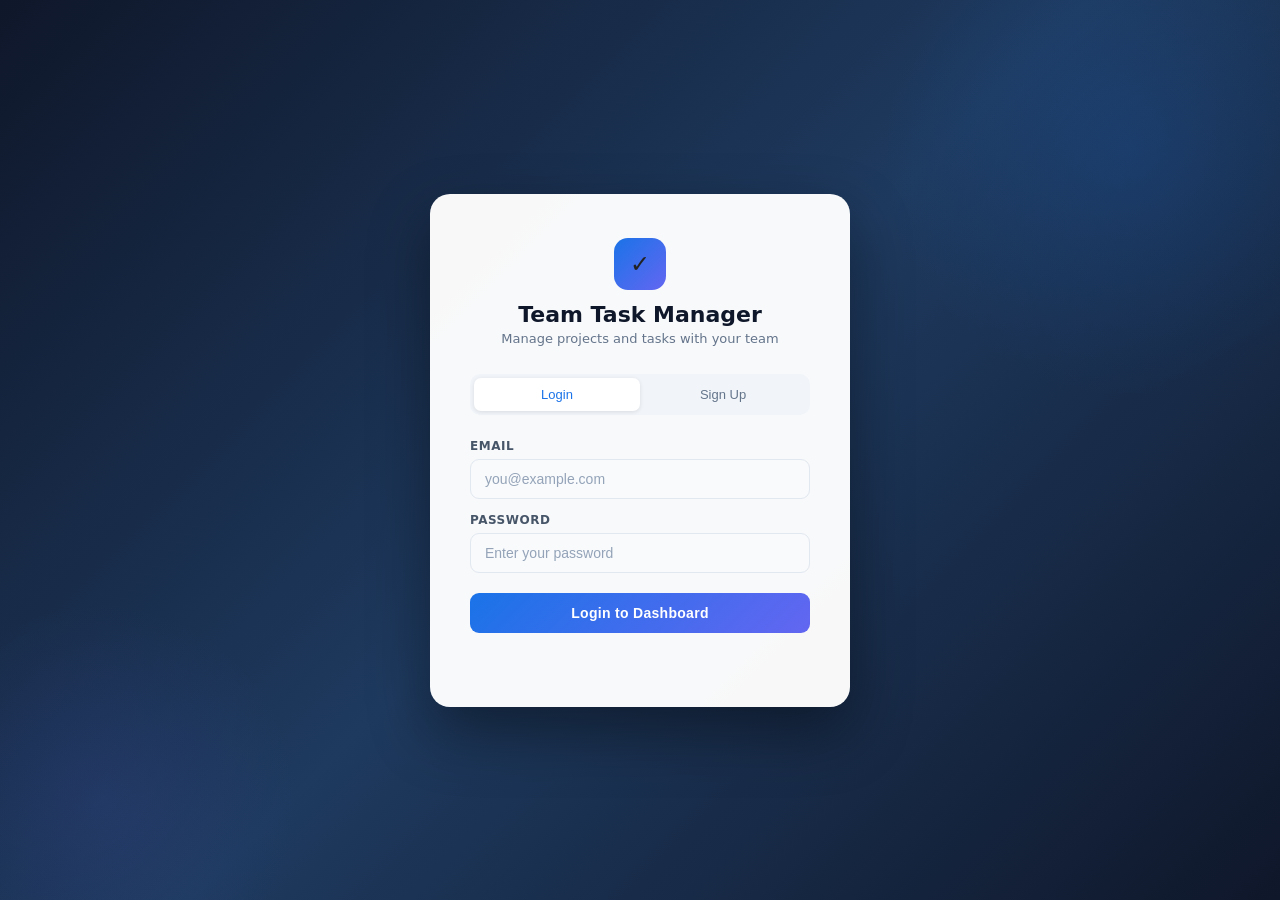
==== static/index.html @ 06e3362a "initial commit - team task manager" ====
<!DOCTYPE html>
<html lang="en">
<head>
  <meta charset="UTF-8">
  <meta name="viewport" content="width=device-width, initial-scale=1.0">
  <title>Team Task Manager</title>
  <link rel="stylesheet" href="style.css">
</head>
<body>
  <div class="auth-page">
    <div class="auth-container">
      <div class="auth-logo">
        <div class="logo-icon">✓</div>
        <h1>Team Task Manager</h1>
        <p>Manage projects and tasks with your team</p>
      </div>

      <div class="tab-buttons">
        <button onclick="showTab('login')" id="loginTab" class="tab-btn active">Login</button>
        <button onclick="showTab('signup')" id="signupTab" class="tab-btn">Sign Up</button>
      </div>

      <div id="login">
        <div class="form-group">
          <label>Email</label>
          <input id="loginEmail" type="email" placeholder="you@example.com">
        </div>
        <div class="form-group">
          <label>Password</label>
          <input id="loginPass" type="password" placeholder="Enter your password">
        </div>
        <button class="btn-primary" onclick="doLogin()">Login to Dashboard</button>
      </div>

      <div id="signup" style="display:none">
        <div class="form-group">
          <label>Full Name</label>
          <input id="signupName" placeholder="John Doe">
        </div>
        <div class="form-group">
          <label>Email</label>
          <input id="signupEmail" type="email" placeholder="you@example.com">
        </div>
        <div class="form-group">
          <label>Password</label>
          <input id="signupPass" type="password" placeholder="Create a password">
        </div>
        <button class="btn-primary" onclick="doSignup()">Create Account</button>
      </div>

      <p id="msg"></p>
    </div>
  </div>

  <script>
    function showTab(t) {
      document.getElementById('login').style.display = t === 'login' ? 'block' : 'none';
      document.getElementById('signup').style.display = t === 'signup' ? 'block' : 'none';
      document.getElementById('loginTab').classList.toggle('active', t === 'login');
      document.getElementById('signupTab').classList.toggle('active', t === 'signup');
    }

    async function doLogin() {
      const msg = document.getElementById('msg');
      msg.textContent = '';
      const r = await fetch('/api/auth/login', {
        method: 'POST',
        headers: {'Content-Type': 'application/json'},
        body: JSON.stringify({
          email: document.getElementById('loginEmail').value,
          password: document.getElementById('loginPass').value
        })
      });
      const d = await r.json();
      if (d.token) {
        localStorage.setItem('token', d.token);
        localStorage.setItem('user', JSON.stringify(d.user));
        window.location = 'dashboard.html';
      } else {
        msg.style.color = '#dc2626';
        msg.textContent = d.error;
      }
    }

    async function doSignup() {
      const msg = document.getElementById('msg');
      msg.textContent = '';
      const r = await fetch('/api/auth/signup', {
        method: 'POST',
        headers: {'Content-Type': 'application/json'},
        body: JSON.stringify({
          name: document.getElementById('signupName').value,
          email: document.getElementById('signupEmail').value,
          password: document.getElementById('signupPass').value
        })
      });
      const d = await r.json();
      if (d.token) {
        localStorage.setItem('token', d.token);
        localStorage.setItem('user', JSON.stringify(d.user));
        window.location = 'dashboard.html';
      } else {
        msg.style.color = '#dc2626';
        msg.textContent = d.error;
      }
    }
  </script>
---- static/style.css ----
* { box-sizing: border-box; margin: 0; padding: 0; }
body { font-family: 'Segoe UI', system-ui, sans-serif; background: #0f172a; color: #222; min-height: 100vh; }

/* NAV */
nav { background: white; padding: 14px 28px; display: flex;
      justify-content: space-between; align-items: center;
      box-shadow: 0 1px 4px rgba(0,0,0,0.08); }
nav span { font-size: 15px; font-weight: 600; color: #1a73e8; letter-spacing: 0.3px; }
nav button { background: #f0f4ff; color: #1a73e8; border: none;
             padding: 7px 18px; border-radius: 8px; cursor: pointer;
             font-size: 13px; font-weight: 500; transition: background 0.2s; }
nav button:hover { background: #dce8ff; }

/* AUTH PAGE */
.auth-page { min-height: 100vh; background: linear-gradient(135deg, #0f172a 0%, #1e3a5f 50%, #0f172a 100%);
  display: flex; align-items: center; justify-content: center; padding: 20px; position: relative; overflow: hidden; }
.auth-page::before { content: ''; position: absolute; width: 500px; height: 500px;
  background: radial-gradient(circle, rgba(26,115,232,0.15) 0%, transparent 70%);
  top: -100px; right: -100px; border-radius: 50%; }
.auth-page::after { content: ''; position: absolute; width: 400px; height: 400px;
  background: radial-gradient(circle, rgba(99,102,241,0.1) 0%, transparent 70%);
  bottom: -100px; left: -100px; border-radius: 50%; }

.auth-container { background: rgba(255,255,255,0.97); border-radius: 20px;
  padding: 44px 40px; width: 100%; max-width: 420px;
  box-shadow: 0 25px 60px rgba(0,0,0,0.4); position: relative; z-index: 1; }

.auth-logo { text-align: center; margin-bottom: 28px; }
.auth-logo .logo-icon { width: 52px; height: 52px; background: linear-gradient(135deg, #1a73e8, #6366f1);
  border-radius: 14px; margin: 0 auto 12px; display: flex; align-items: center;
  justify-content: center; font-size: 24px; }
.auth-logo h1 { font-size: 22px; font-weight: 700; color: #0f172a; }
.auth-logo p { font-size: 13px; color: #64748b; margin-top: 4px; }

.tab-buttons { display: flex; background: #f1f5f9; border-radius: 10px;
  padding: 4px; margin-bottom: 24px; }
.tab-btn { flex: 1; padding: 9px; border: none; background: none;
           cursor: pointer; font-size: 13px; font-weight: 500;
           color: #64748b; border-radius: 7px; transition: all 0.2s; }
.tab-btn.active { background: white; color: #1a73e8;
  box-shadow: 0 1px 4px rgba(0,0,0,0.1); }

.form-group { margin-bottom: 14px; }
.form-group label { display: block; font-size: 12px; font-weight: 600;
  color: #475569; margin-bottom: 6px; text-transform: uppercase; letter-spacing: 0.5px; }
input { display: block; width: 100%; padding: 11px 14px;
        border: 1.5px solid #e2e8f0; border-radius: 9px;
        font-size: 14px; transition: border-color 0.2s; background: #f8fafc; color: #0f172a; }
input:focus { outline: none; border-color: #1a73e8; background: white; }
input::placeholder { color: #94a3b8; }

.btn-primary { background: linear-gradient(135deg, #1a73e8, #6366f1);
  color: white; border: none; padding: 12px 20px; border-radius: 9px;
  cursor: pointer; font-size: 14px; font-weight: 600; width: 100%;
  margin-top: 6px; transition: opacity 0.2s; letter-spacing: 0.3px; }
.btn-primary:hover { opacity: 0.92; }
#msg { margin-top: 12px; font-size: 13px; text-align: center; min-height: 18px; }

/* DASHBOARD */
.dashboard-page { background: #f0f4f8; min-height: 100vh; }
.dashboard { max-width: 960px; margin: 0 auto; padding: 24px 16px; }

/* STATS */
.stats { display: grid; grid-template-columns: repeat(5, 1fr);
  gap: 12px; margin-bottom: 28px; }
.stat { background: white; padding: 18px 16px; border-radius: 12px;
        text-align: center; box-shadow: 0 1px 4px rgba(0,0,0,0.06);
        border-top: 3px solid #e2e8f0; transition: transform 0.2s; }
.stat:hover { transform: translateY(-2px); }
.stat b { display: block; font-size: 30px; font-weight: 700; color: #1a73e8; }
.stat span { font-size: 11px; color: #94a3b8; margin-top: 4px;
  display: block; text-transform: uppercase; letter-spacing: 0.5px; font-weight: 600; }
.stat.done { border-top-color: #22c55e; }
.stat.done b { color: #16a34a; }
.stat.overdue { border-top-color: #ef4444; }
.stat.overdue b { color: #dc2626; }

/* SECTIONS */
.section-header { display: flex; justify-content: space-between;
  align-items: center; margin: 28px 0 14px; }
.section-header h2 { font-size: 17px; font-weight: 600; color: #0f172a; }
.btn-add { width: auto; padding: 8px 18px; font-size: 13px; font-weight: 600;
  background: #1a73e8; color: white; border: none; border-radius: 8px;
  cursor: pointer; transition: background 0.2s; }
.btn-add:hover { background: #1557b0; }

/* PROJECT CARDS */
.projects-grid { display: grid; grid-template-columns: repeat(auto-fill, minmax(260px, 1fr)); gap: 14px; }
.card { background: white; padding: 20px; border-radius: 12px; cursor: pointer;
        box-shadow: 0 1px 4px rgba(0,0,0,0.07); border: 1.5px solid transparent;
        transition: all 0.2s; position: relative; overflow: hidden; }
.card::before { content: ''; position: absolute; top: 0; left: 0;
  width: 100%; height: 3px; background: linear-gradient(90deg, #1a73e8, #6366f1); }
.card:hover { border-color: #1a73e8; box-shadow: 0 4px 16px rgba(26,115,232,0.15); transform: translateY(-2px); }
.card-title { font-size: 15px; font-weight: 600; color: #0f172a; margin-bottom: 6px; }
.card-desc { font-size: 13px; color: #64748b; line-height: 1.5; }
.card-meta { margin-top: 12px; font-size: 11px; color: #94a3b8;
  font-weight: 600; text-transform: uppercase; letter-spacing: 0.5px; }

/* TASKS */
.tasks-container { background: white; border-radius: 14px;
  box-shadow: 0 1px 4px rgba(0,0,0,0.07); overflow: hidden; }
.tasks-header { padding: 16px 20px; background: #f8fafc;
  border-bottom: 1px solid #e2e8f0; font-size: 13px;
  color: #64748b; font-weight: 600; display: grid;
  grid-template-columns: 1fr 100px 130px; gap: 12px; }
.task { padding: 14px 20px; border-bottom: 1px solid #f1f5f9;
        display: grid; grid-template-columns: 1fr 100px 130px;
        gap: 12px; align-items: center; transition: background 0.15s; }
.task:last-child { border-bottom: none; }
.task:hover { background: #f8fafc; }
.task-title { font-size: 14px; font-weight: 500; color: #0f172a; }
.task-sub { font-size: 12px; color: #94a3b8; margin-top: 2px; }
.overdue-task { background: #fff5f5; }
.overdue-task:hover { background: #fff0f0; }
.badge-overdue { font-size: 10px; background: #fee2e2; color: #dc2626;
  padding: 2px 8px; border-radius: 6px; font-weight: 600;
  display: inline-block; margin-top: 4px; }

.priority { padding: 4px 10px; border-radius: 6px; font-size: 11px;
  font-weight: 600; text-align: center; display: inline-block; }
.priority.high { background: #fee2e2; color: #dc2626; }
.priority.medium { background: #fef9c3; color: #ca8a04; }
.priority.low { background: #dcfce7; color: #16a34a; }

.task-controls select { padding: 6px 10px; border-radius: 7px;
  border: 1.5px solid #e2e8f0; font-size: 12px; cursor: pointer;
  background: white; color: #0f172a; width: 100%; font-weight: 500; }
.task-controls select:focus { outline: none; border-color: #1a73e8; }

.empty { color: #94a3b8; font-size: 13px; padding: 24px 20px; text-align: center; }

/* MODAL */
.modal { position: fixed; top: 0; left: 0; width: 100%; height: 100%;
         background: rgba(15,23,42,0.6); display: flex;
         align-items: center; justify-content: center; z-index: 100;
         backdrop-filter: blur(4px); }
.modal-box { background: white; padding: 32px; border-radius: 16px;
             width: 100%; max-width: 460px; box-shadow: 0 20px 60px rgba(0,0,0,0.3); }
.modal-box h3 { margin-bottom: 20px; font-size: 17px; font-weight: 600; color: #0f172a; }
.modal-box input, .modal-box textarea, .modal-box select {
  display: block; width: 100%; padding: 10px 14px; margin-bottom: 12px;
  border: 1.5px solid #e2e8f0; border-radius: 8px; font-size: 14px;
  font-family: inherit; background: #f8fafc; color: #0f172a; }
.modal-box input:focus, .modal-box textarea:focus, .modal-box select:focus {
  outline: none; border-color: #1a73e8; background: white; }
.modal-btns { display: flex; gap: 10px; margin-top: 8px; }
.btn-cancel { background: #f1f5f9; color: #475569; border: none;
  padding: 10px 20px; border-radius: 8px; cursor: pointer;
  font-size: 14px; font-weight: 500; flex: 1; }
.btn-cancel:hover { background: #e2e8f0; }
.btn-submit { background: linear-gradient(135deg, #1a73e8, #6366f1);
  color: white; border: none; padding: 10px 20px; border-radius: 8px;
  cursor: pointer; font-size: 14px; font-weight: 600; flex: 2; }
.btn-submit:hover { opacity: 0.92; }

@media (max-width: 600px) {
  .stats { grid-template-columns: repeat(3, 1fr); }
  .tasks-header { display: none; }
  .task { grid-template-columns: 1fr; gap: 8px; }
}
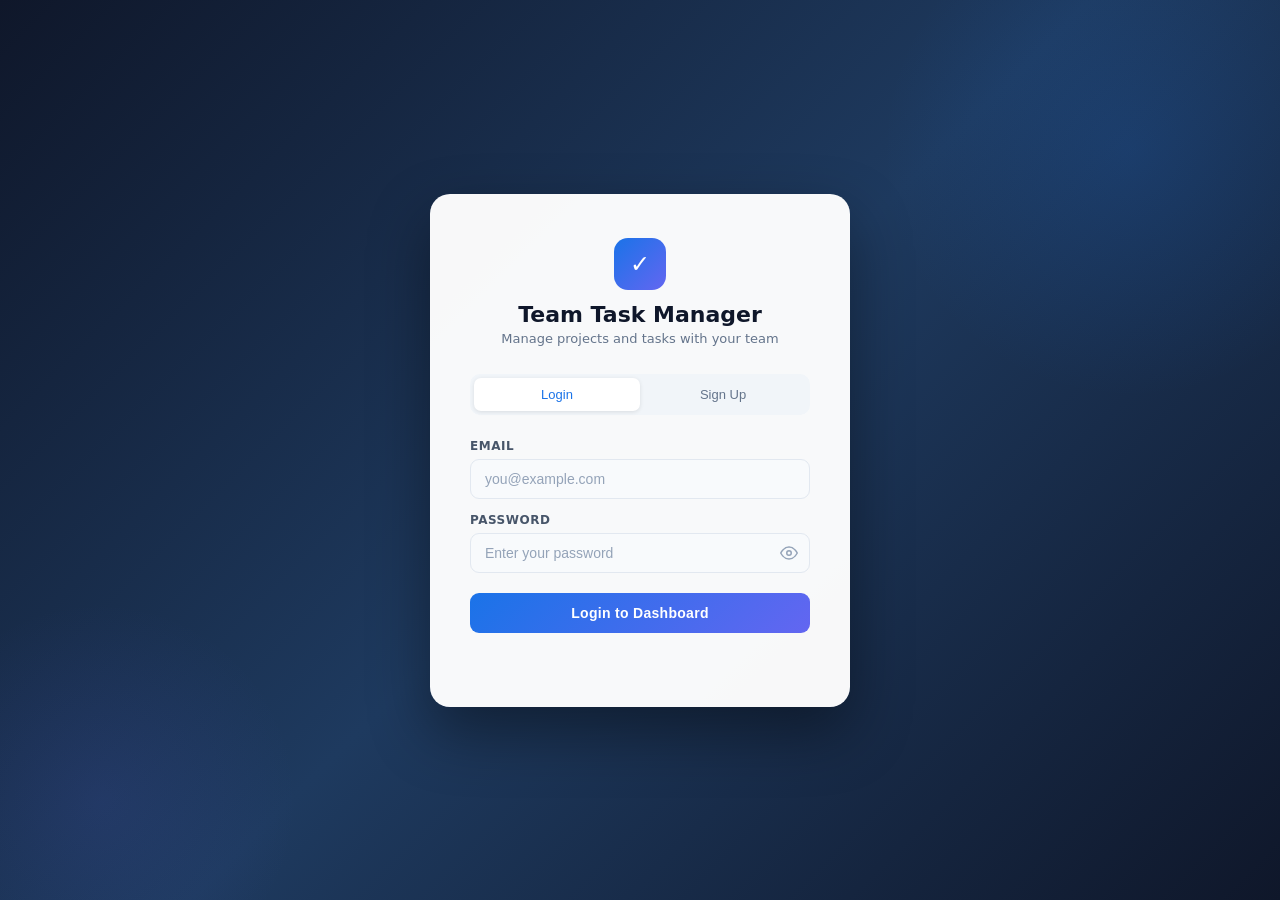
==== commit 42e45a78: "fix task assignment" ====
--- a/static/index.html
+++ b/static/index.html
@@ -27,7 +27,12 @@
         </div>
         <div class="form-group">
           <label>Password</label>
-          <input id="loginPass" type="password" placeholder="Enter your password">
+          <div class="input-eye">
+            <input id="loginPass" type="password" placeholder="Enter your password">
+            <span onclick="toggleEye('loginPass', this)">
+              <svg xmlns="http://www.w3.org/2000/svg" width="18" height="18" viewBox="0 0 24 24" fill="none" stroke="currentColor" stroke-width="2" stroke-linecap="round" stroke-linejoin="round"><path d="M1 12s4-8 11-8 11 8 11 8-4 8-11 8-11-8-11-8z"/><circle cx="12" cy="12" r="3"/></svg>
+            </span>
+          </div>
         </div>
         <button class="btn-primary" onclick="doLogin()">Login to Dashboard</button>
       </div>
@@ -43,7 +48,12 @@
         </div>
         <div class="form-group">
           <label>Password</label>
-          <input id="signupPass" type="password" placeholder="Create a password">
+          <div class="input-eye">
+            <input id="signupPass" type="password" placeholder="Create a password">
+            <span onclick="toggleEye('signupPass', this)">
+              <svg xmlns="http://www.w3.org/2000/svg" width="18" height="18" viewBox="0 0 24 24" fill="none" stroke="currentColor" stroke-width="2" stroke-linecap="round" stroke-linejoin="round"><path d="M1 12s4-8 11-8 11 8 11 8-4 8-11 8-11-8-11-8z"/><circle cx="12" cy="12" r="3"/></svg>
+            </span>
+          </div>
         </div>
         <button class="btn-primary" onclick="doSignup()">Create Account</button>
       </div>
@@ -58,6 +68,19 @@
       document.getElementById('signup').style.display = t === 'signup' ? 'block' : 'none';
       document.getElementById('loginTab').classList.toggle('active', t === 'login');
       document.getElementById('signupTab').classList.toggle('active', t === 'signup');
+    }
+
+    function toggleEye(fieldId, icon) {
+      const input = document.getElementById(fieldId);
+      if (input.type === 'password') {
+        input.type = 'text';
+        icon.classList.add('active');
+        icon.innerHTML = `<svg xmlns="http://www.w3.org/2000/svg" width="18" height="18" viewBox="0 0 24 24" fill="none" stroke="currentColor" stroke-width="2" stroke-linecap="round" stroke-linejoin="round"><path d="M17.94 17.94A10.07 10.07 0 0 1 12 20c-7 0-11-8-11-8a18.45 18.45 0 0 1 5.06-5.94"/><path d="M9.9 4.24A9.12 9.12 0 0 1 12 4c7 0 11 8 11 8a18.5 18.5 0 0 1-2.16 3.19"/><line x1="1" y1="1" x2="23" y2="23"/></svg>`;
+      } else {
+        input.type = 'password';
+        icon.classList.remove('active');
+        icon.innerHTML = `<svg xmlns="http://www.w3.org/2000/svg" width="18" height="18" viewBox="0 0 24 24" fill="none" stroke="currentColor" stroke-width="2" stroke-linecap="round" stroke-linejoin="round"><path d="M1 12s4-8 11-8 11 8 11 8-4 8-11 8-11-8-11-8z"/><circle cx="12" cy="12" r="3"/></svg>`;
+      }
     }
 
     async function doLogin() {
@@ -104,4 +127,6 @@
         msg.textContent = d.error;
       }
     }
-  </script>+  </script>
+</body>
+</html>
--- a/static/style.css
+++ b/static/style.css
@@ -28,7 +28,7 @@
 .auth-logo { text-align: center; margin-bottom: 28px; }
 .auth-logo .logo-icon { width: 52px; height: 52px; background: linear-gradient(135deg, #1a73e8, #6366f1);
   border-radius: 14px; margin: 0 auto 12px; display: flex; align-items: center;
-  justify-content: center; font-size: 24px; }
+  justify-content: center; font-size: 24px; color: white; }
 .auth-logo h1 { font-size: 22px; font-weight: 700; color: #0f172a; }
 .auth-logo p { font-size: 13px; color: #64748b; margin-top: 4px; }
 
@@ -48,6 +48,15 @@
         font-size: 14px; transition: border-color 0.2s; background: #f8fafc; color: #0f172a; }
 input:focus { outline: none; border-color: #1a73e8; background: white; }
 input::placeholder { color: #94a3b8; }
+
+/* EYE TOGGLE */
+.input-eye { position: relative; }
+.input-eye input { padding-right: 42px; }
+.input-eye span { position: absolute; right: 12px; top: 50%;
+  transform: translateY(-50%); cursor: pointer; color: #94a3b8;
+  display: flex; align-items: center; transition: color 0.2s; user-select: none; }
+.input-eye span:hover { color: #1a73e8; }
+.input-eye span.active { color: #1a73e8; }
 
 .btn-primary { background: linear-gradient(135deg, #1a73e8, #6366f1);
   color: white; border: none; padding: 12px 20px; border-radius: 9px;
@@ -101,15 +110,17 @@
 .tasks-container { background: white; border-radius: 14px;
   box-shadow: 0 1px 4px rgba(0,0,0,0.07); overflow: hidden; }
 .tasks-header { padding: 16px 20px; background: #f8fafc;
-  border-bottom: 1px solid #e2e8f0; font-size: 13px;
-  color: #64748b; font-weight: 600; display: grid;
-  grid-template-columns: 1fr 100px 130px; gap: 12px; }
+  border-bottom: 1px solid #e2e8f0; font-size: 13px; color: #64748b;
+  font-weight: 600; display: grid;
+  grid-template-columns: 1fr 150px 100px 140px; gap: 12px; }
 .task { padding: 14px 20px; border-bottom: 1px solid #f1f5f9;
-        display: grid; grid-template-columns: 1fr 100px 130px;
+        display: grid; grid-template-columns: 1fr 150px 100px 140px;
         gap: 12px; align-items: center; transition: background 0.15s; }
 .task:last-child { border-bottom: none; }
 .task:hover { background: #f8fafc; }
-.task-title { font-size: 14px; font-weight: 500; color: #0f172a; }
+.task-info { min-width: 0; }
+.task-title { font-size: 14px; font-weight: 500; color: #0f172a;
+  white-space: nowrap; overflow: hidden; text-overflow: ellipsis; }
 .task-sub { font-size: 12px; color: #94a3b8; margin-top: 2px; }
 .overdue-task { background: #fff5f5; }
 .overdue-task:hover { background: #fff0f0; }
